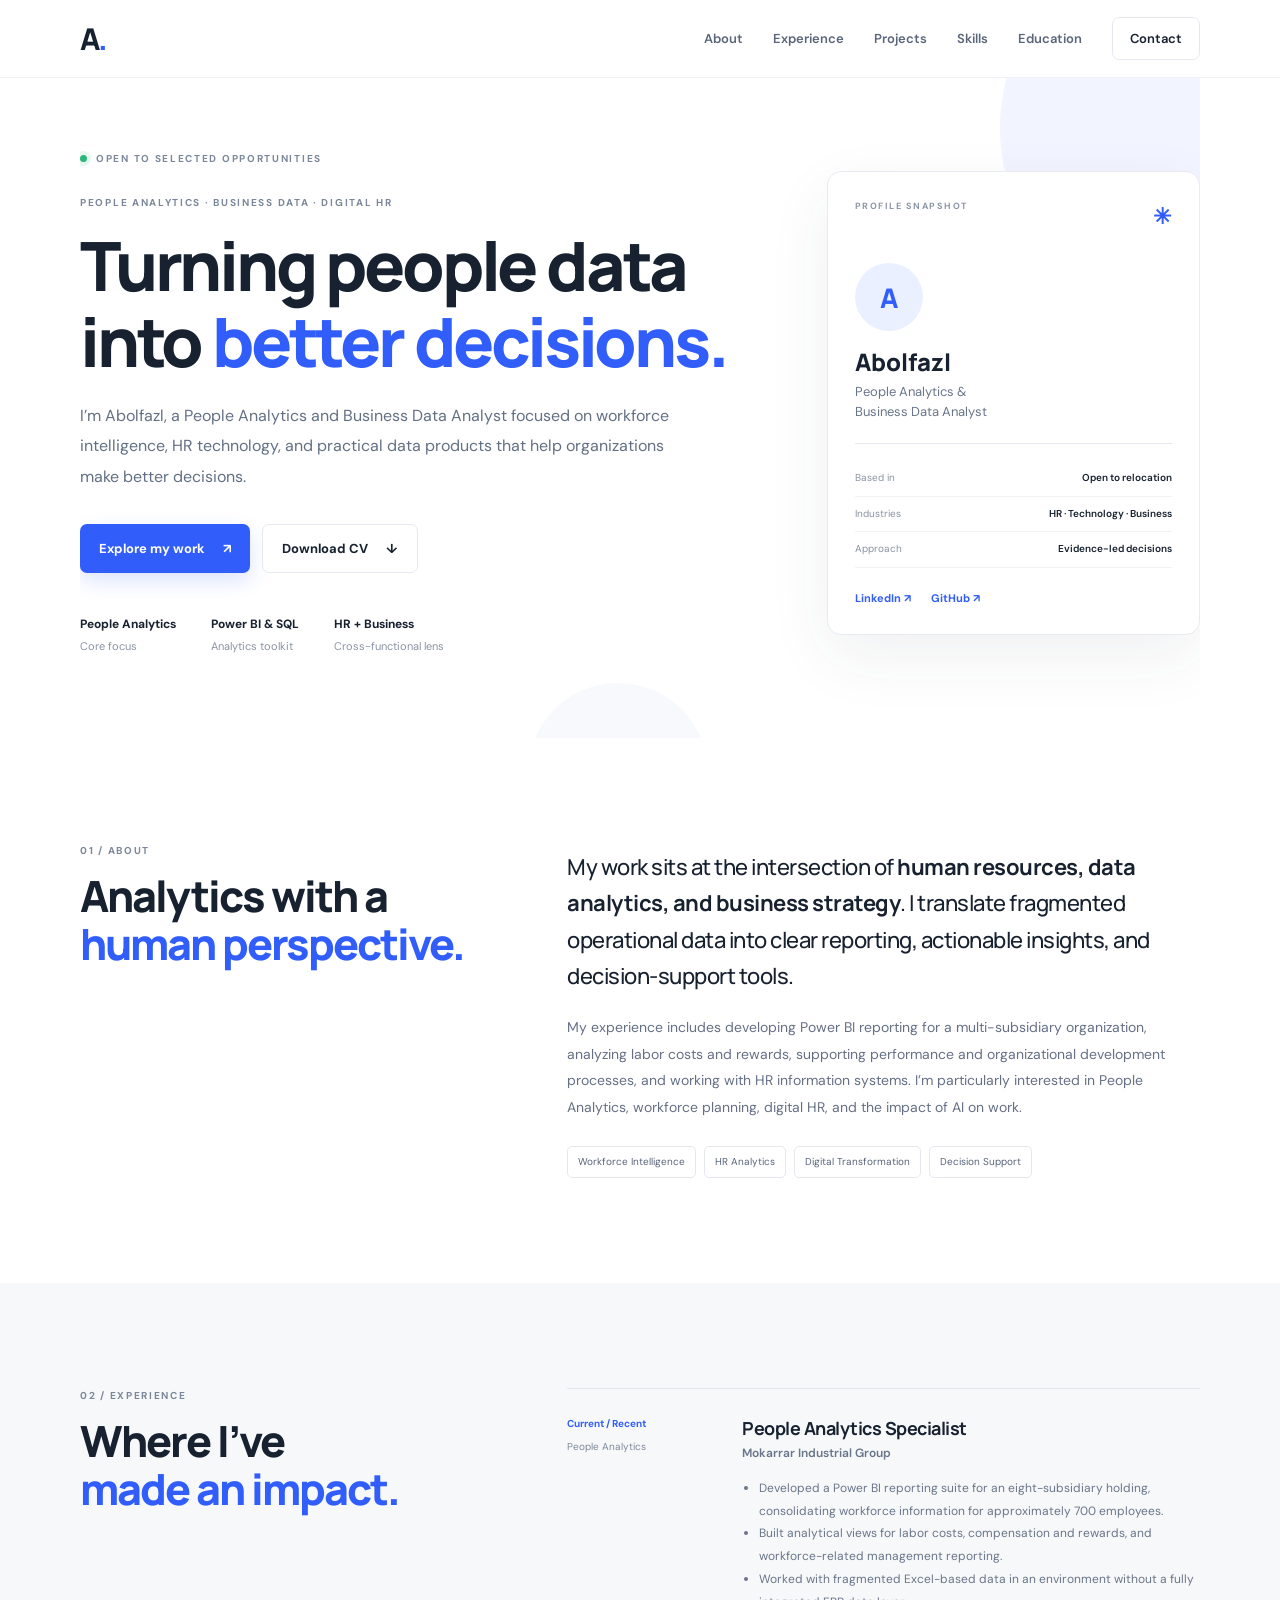
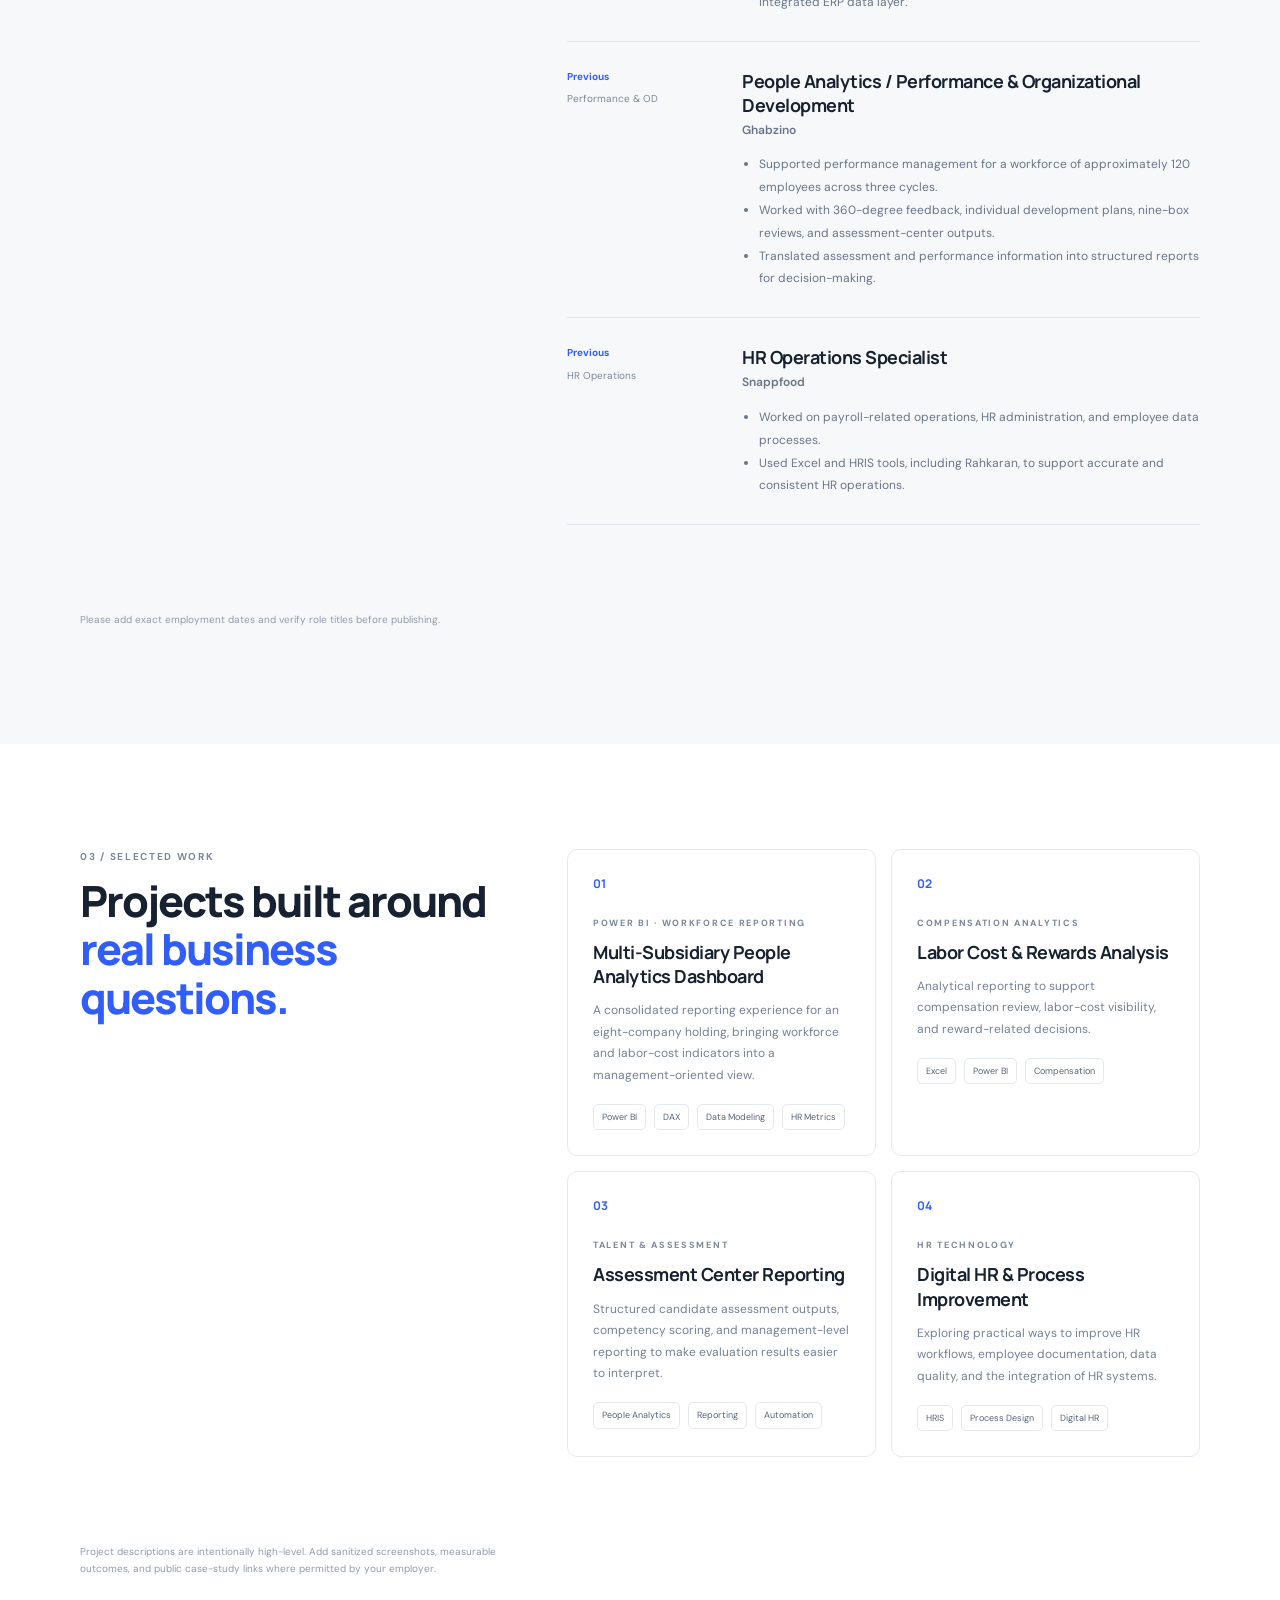
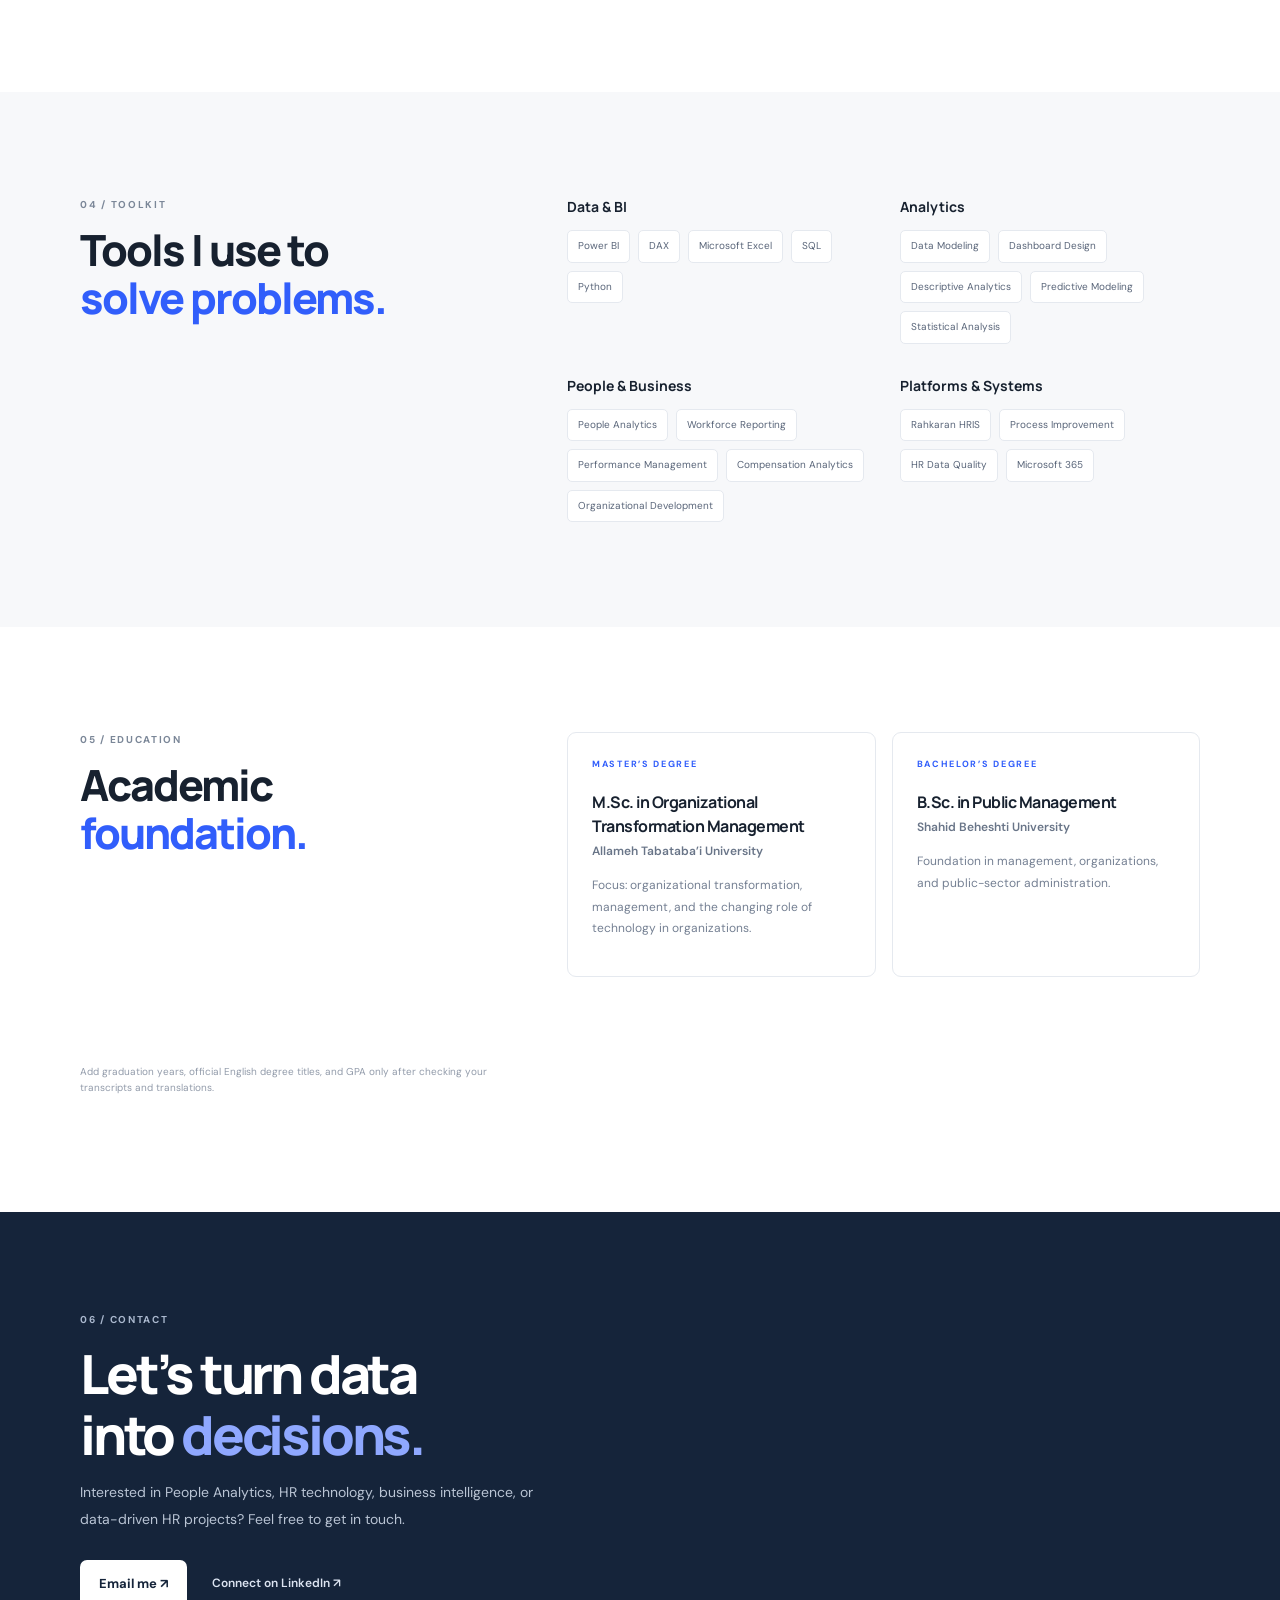
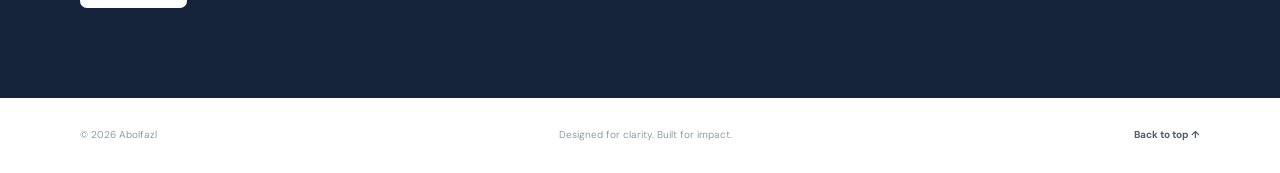
==== index.html @ 6b15e46c "Add files via upload" ====
<!doctype html>
<html lang="en">
<head>
  <meta charset="utf-8">
  <meta name="viewport" content="width=device-width, initial-scale=1">
  <meta name="description" content="Abolfazl — People Analytics and Business Data Analyst. Experience in HR analytics, Power BI, workforce reporting and digital HR.">
  <meta name="theme-color" content="#f7f8fa">
  <title>Abolfazl | People Analytics & Business Data Analyst</title>
  <link rel="preconnect" href="https://fonts.googleapis.com">
  <link rel="preconnect" href="https://fonts.gstatic.com" crossorigin>
  <link href="https://fonts.googleapis.com/css2?family=DM+Sans:wght@400;500;600;700&family=Manrope:wght@400;500;600;700;800&display=swap" rel="stylesheet">
  <link rel="stylesheet" href="styles.css">
</head>
<body>
  <header class="site-header">
    <nav class="nav container" aria-label="Main navigation">
      <a class="brand" href="#home">A<span>.</span></a>
      <button class="menu-toggle" id="menuToggle" aria-label="Toggle navigation" aria-expanded="false">☰</button>
      <div class="nav-links" id="navLinks">
        <a href="#about">About</a><a href="#experience">Experience</a><a href="#projects">Projects</a>
        <a href="#skills">Skills</a><a href="#education">Education</a><a href="#contact" class="nav-cta">Contact</a>
      </div>
    </nav>
  </header>

  <main>
    <section class="hero container" id="home">
      <div class="hero-copy">
        <div class="eyebrow"><span class="status-dot"></span> OPEN TO SELECTED OPPORTUNITIES</div>
        <p class="kicker">PEOPLE ANALYTICS · BUSINESS DATA · DIGITAL HR</p>
        <h1>Turning people data<br>into <span>better decisions.</span></h1>
        <p class="hero-lead">I’m Abolfazl, a People Analytics and Business Data Analyst focused on workforce intelligence, HR technology, and practical data products that help organizations make better decisions.</p>
        <div class="hero-actions">
          <a class="button primary" href="#projects">Explore my work <span>↗</span></a>
          <a class="button secondary" href="assets/Abolfazl_CV.pdf" download>Download CV <span>↓</span></a>
        </div>
        <div class="quick-facts">
          <div><strong>People Analytics</strong><small>Core focus</small></div>
          <div><strong>Power BI & SQL</strong><small>Analytics toolkit</small></div>
          <div><strong>HR + Business</strong><small>Cross-functional lens</small></div>
        </div>
      </div>
      <aside class="hero-card">
        <div class="card-top"><span>PROFILE SNAPSHOT</span><span class="card-mark">✳</span></div>
        <div class="avatar">A</div>
        <h2>Abolfazl</h2>
        <p class="role">People Analytics &<br>Business Data Analyst</p>
        <div class="card-line"></div>
        <div class="mini-row"><span>Based in</span><b>Open to relocation</b></div>
        <div class="mini-row"><span>Industries</span><b>HR · Technology · Business</b></div>
        <div class="mini-row"><span>Approach</span><b>Evidence-led decisions</b></div>
        <div class="social-row">
          <a href="https://www.linkedin.com/in/YOUR-LINKEDIN/" target="_blank" rel="noreferrer">LinkedIn ↗</a>
          <a href="https://github.com/YOUR-GITHUB" target="_blank" rel="noreferrer">GitHub ↗</a>
        </div>
      </aside>
      <div class="hero-decoration decor-one"></div><div class="hero-decoration decor-two"></div>
    </section>

    <section class="section container" id="about">
      <div class="section-heading"><p class="kicker">01 / ABOUT</p><h2>Analytics with a<br><span>human perspective.</span></h2></div>
      <div class="about-content">
        <p class="large-copy">My work sits at the intersection of <b>human resources, data analytics, and business strategy</b>. I translate fragmented operational data into clear reporting, actionable insights, and decision-support tools.</p>
        <p>My experience includes developing Power BI reporting for a multi-subsidiary organization, analyzing labor costs and rewards, supporting performance and organizational development processes, and working with HR information systems. I’m particularly interested in People Analytics, workforce planning, digital HR, and the impact of AI on work.</p>
        <div class="tag-list"><span>Workforce Intelligence</span><span>HR Analytics</span><span>Digital Transformation</span><span>Decision Support</span></div>
      </div>
    </section>

    <section class="section section-tint" id="experience">
      <div class="container">
        <div class="section-heading"><p class="kicker">02 / EXPERIENCE</p><h2>Where I’ve<br><span>made an impact.</span></h2></div>
        <div class="timeline">
          <article class="timeline-item">
            <div class="timeline-meta"><span>Current / Recent</span><span>People Analytics</span></div>
            <div><h3>People Analytics Specialist</h3><h4>Mokarrar Industrial Group</h4>
              <ul>
                <li>Developed a Power BI reporting suite for an eight-subsidiary holding, consolidating workforce information for approximately 700 employees.</li>
                <li>Built analytical views for labor costs, compensation and rewards, and workforce-related management reporting.</li>
                <li>Worked with fragmented Excel-based data in an environment without a fully integrated ERP data layer.</li>
              </ul>
            </div>
          </article>
          <article class="timeline-item">
            <div class="timeline-meta"><span>Previous</span><span>Performance & OD</span></div>
            <div><h3>People Analytics / Performance & Organizational Development</h3><h4>Ghabzino</h4>
              <ul>
                <li>Supported performance management for a workforce of approximately 120 employees across three cycles.</li>
                <li>Worked with 360-degree feedback, individual development plans, nine-box reviews, and assessment-center outputs.</li>
                <li>Translated assessment and performance information into structured reports for decision-making.</li>
              </ul>
            </div>
          </article>
          <article class="timeline-item">
            <div class="timeline-meta"><span>Previous</span><span>HR Operations</span></div>
            <div><h3>HR Operations Specialist</h3><h4>Snappfood</h4>
              <ul>
                <li>Worked on payroll-related operations, HR administration, and employee data processes.</li>
                <li>Used Excel and HRIS tools, including Rahkaran, to support accurate and consistent HR operations.</li>
              </ul>
            </div>
          </article>
        </div>
        <p class="small-note">Please add exact employment dates and verify role titles before publishing.</p>
      </div>
    </section>

    <section class="section container" id="projects">
      <div class="section-heading"><p class="kicker">03 / SELECTED WORK</p><h2>Projects built around<br><span>real business questions.</span></h2></div>
      <div class="project-grid">
        <article class="project-card featured">
          <div class="project-number">01</div><div class="project-label">POWER BI · WORKFORCE REPORTING</div>
          <h3>Multi-Subsidiary People Analytics Dashboard</h3>
          <p>A consolidated reporting experience for an eight-company holding, bringing workforce and labor-cost indicators into a management-oriented view.</p>
          <div class="project-tags"><span>Power BI</span><span>DAX</span><span>Data Modeling</span><span>HR Metrics</span></div>
        </article>
        <article class="project-card">
          <div class="project-number">02</div><div class="project-label">COMPENSATION ANALYTICS</div>
          <h3>Labor Cost & Rewards Analysis</h3>
          <p>Analytical reporting to support compensation review, labor-cost visibility, and reward-related decisions.</p>
          <div class="project-tags"><span>Excel</span><span>Power BI</span><span>Compensation</span></div>
        </article>
        <article class="project-card">
          <div class="project-number">03</div><div class="project-label">TALENT & ASSESSMENT</div>
          <h3>Assessment Center Reporting</h3>
          <p>Structured candidate assessment outputs, competency scoring, and management-level reporting to make evaluation results easier to interpret.</p>
          <div class="project-tags"><span>People Analytics</span><span>Reporting</span><span>Automation</span></div>
        </article>
        <article class="project-card">
          <div class="project-number">04</div><div class="project-label">HR TECHNOLOGY</div>
          <h3>Digital HR & Process Improvement</h3>
          <p>Exploring practical ways to improve HR workflows, employee documentation, data quality, and the integration of HR systems.</p>
          <div class="project-tags"><span>HRIS</span><span>Process Design</span><span>Digital HR</span></div>
        </article>
      </div>
      <p class="small-note">Project descriptions are intentionally high-level. Add sanitized screenshots, measurable outcomes, and public case-study links where permitted by your employer.</p>
    </section>

    <section class="section section-tint" id="skills">
      <div class="container">
        <div class="section-heading"><p class="kicker">04 / TOOLKIT</p><h2>Tools I use to<br><span>solve problems.</span></h2></div>
        <div class="skills-layout">
          <div class="skill-group"><h3>Data & BI</h3><div class="skill-list"><span>Power BI</span><span>DAX</span><span>Microsoft Excel</span><span>SQL</span><span>Python</span></div></div>
          <div class="skill-group"><h3>Analytics</h3><div class="skill-list"><span>Data Modeling</span><span>Dashboard Design</span><span>Descriptive Analytics</span><span>Predictive Modeling</span><span>Statistical Analysis</span></div></div>
          <div class="skill-group"><h3>People & Business</h3><div class="skill-list"><span>People Analytics</span><span>Workforce Reporting</span><span>Performance Management</span><span>Compensation Analytics</span><span>Organizational Development</span></div></div>
          <div class="skill-group"><h3>Platforms & Systems</h3><div class="skill-list"><span>Rahkaran HRIS</span><span>Process Improvement</span><span>HR Data Quality</span><span>Microsoft 365</span></div></div>
        </div>
      </div>
    </section>

    <section class="section container" id="education">
      <div class="section-heading"><p class="kicker">05 / EDUCATION</p><h2>Academic<br><span>foundation.</span></h2></div>
      <div class="education-grid">
        <article><span class="edu-date">MASTER’S DEGREE</span><h3>M.Sc. in Organizational Transformation Management</h3><h4>Allameh Tabataba’i University</h4><p>Focus: organizational transformation, management, and the changing role of technology in organizations.</p></article>
        <article><span class="edu-date">BACHELOR’S DEGREE</span><h3>B.Sc. in Public Management</h3><h4>Shahid Beheshti University</h4><p>Foundation in management, organizations, and public-sector administration.</p></article>
      </div>
      <p class="small-note">Add graduation years, official English degree titles, and GPA only after checking your transcripts and translations.</p>
    </section>

    <section class="contact-section" id="contact">
      <div class="container contact-inner">
        <p class="kicker">06 / CONTACT</p><h2>Let’s turn data<br>into <span>decisions.</span></h2>
        <p>Interested in People Analytics, HR technology, business intelligence, or data-driven HR projects? Feel free to get in touch.</p>
        <div class="contact-actions">
          <a class="button light-button" href="mailto:YOUR-EMAIL@example.com">Email me ↗</a>
          <a class="contact-link" href="https://www.linkedin.com/in/YOUR-LINKEDIN/" target="_blank" rel="noreferrer">Connect on LinkedIn ↗</a>
        </div>
      </div>
    </section>
  </main>

  <footer class="footer container"><span>© <span id="year"></span> Abolfazl</span><span>Designed for clarity. Built for impact.</span><a href="#home">Back to top ↑</a></footer>
  <script src="script.js"></script>
</body>
</html>
---- styles.css ----
:root{--ink:#17212f;--muted:#667085;--line:#e5e9ef;--blue:#315efb;--pale:#f2f5fa;--white:#fff;--navy:#15243a}
*{box-sizing:border-box}html{scroll-behavior:smooth}body{margin:0;background:#fff;color:var(--ink);font-family:"DM Sans",sans-serif;line-height:1.65}a{color:inherit;text-decoration:none}.container{width:min(1120px,calc(100% - 48px));margin:auto}.site-header{height:78px;border-bottom:1px solid #edf0f4;background:rgba(255,255,255,.92);position:sticky;top:0;z-index:10;backdrop-filter:blur(12px)}.nav{height:100%;display:flex;align-items:center;justify-content:space-between}.brand{font:800 30px Manrope,sans-serif;letter-spacing:-2px}.brand span{color:var(--blue)}.nav-links{display:flex;align-items:center;gap:30px;font-size:13px;font-weight:600;color:#596579}.nav-links a:hover{color:var(--blue)}.nav-cta{padding:10px 17px;border:1px solid var(--line);border-radius:7px;color:var(--ink)!important}.menu-toggle{display:none;border:0;background:none;font-size:22px}.hero{min-height:660px;display:grid;grid-template-columns:1.35fr .75fr;align-items:center;gap:75px;position:relative;overflow:hidden;padding-top:70px;padding-bottom:80px}.hero-copy{position:relative;z-index:1}.eyebrow,.kicker,.project-label,.edu-date{font-size:10px;font-weight:700;letter-spacing:1.7px;color:#7b8798}.eyebrow{display:flex;align-items:center;gap:9px;margin-bottom:28px}.status-dot{width:7px;height:7px;border-radius:50%;background:#28b67a;box-shadow:0 0 0 4px #e6f7ef}.hero h1,.section-heading h2,.contact-inner h2{font:800 clamp(42px,6vw,68px)/1.12 Manrope,sans-serif;letter-spacing:-3.2px;margin:15px 0 22px}.hero h1 span,.section-heading h2 span{color:var(--blue)}.hero-lead{max-width:600px;color:#637083;font-size:16px;line-height:1.9}.hero-actions{display:flex;gap:12px;margin:32px 0 42px}.button{display:inline-flex;align-items:center;gap:18px;padding:13px 19px;border-radius:7px;font-size:13px;font-weight:700;transition:.2s}.button:hover{transform:translateY(-2px)}.primary{background:var(--blue);color:white;box-shadow:0 8px 20px #315efb2b}.secondary{border:1px solid var(--line);background:#fff}.quick-facts{display:flex;gap:35px}.quick-facts div{display:flex;flex-direction:column;gap:2px}.quick-facts strong{font-size:12px}.quick-facts small{font-size:11px;color:#8993a2}.hero-card{background:white;border:1px solid #e7ebf1;border-radius:14px;padding:27px;box-shadow:0 22px 65px #24344b12;position:relative;z-index:1}.card-top{display:flex;justify-content:space-between;font-size:9px;letter-spacing:1.5px;color:#8b95a4;font-weight:700}.card-mark{font-size:22px;color:var(--blue)}.avatar{width:68px;height:68px;border-radius:50%;display:grid;place-items:center;background:#eaf0ff;color:var(--blue);font:800 27px Manrope,sans-serif;margin:28px 0 14px}.hero-card h2{font:800 24px Manrope;margin:0}.role{color:#697588;font-size:13px;line-height:1.5;margin:4px 0 22px}.card-line{height:1px;background:var(--line);margin-bottom:17px}.mini-row{display:flex;justify-content:space-between;gap:12px;font-size:10px;padding:9px 0;border-bottom:1px solid #f0f2f5}.mini-row span{color:#8993a2}.mini-row b{text-align:right;font-weight:600}.social-row{display:flex;gap:20px;margin-top:21px;font-size:11px;font-weight:700;color:var(--blue)}.hero-decoration{position:absolute;border-radius:50%;background:#f2f5ff;z-index:0}.decor-one{width:380px;height:380px;right:-180px;top:-140px}.decor-two{width:180px;height:180px;left:40%;bottom:-125px;background:#f7f9fc}.section{padding-top:105px;padding-bottom:105px;display:grid;grid-template-columns:.8fr 1.2fr;gap:65px}.section-heading h2{font-size:43px;letter-spacing:-2px;margin-top:12px}.section-heading .kicker{margin:0}.about-content{padding-top:6px}.large-copy{font:500 22px/1.65 Manrope,sans-serif;letter-spacing:-.5px;margin:0 0 20px}.about-content>p:not(.large-copy){color:var(--muted);font-size:14px;line-height:1.9}.tag-list,.project-tags,.skill-list{display:flex;flex-wrap:wrap;gap:8px}.tag-list{margin-top:25px}.tag-list span,.project-tags span,.skill-list span{font-size:10px;padding:7px 10px;border:1px solid var(--line);border-radius:5px;color:#596579;background:#fff}.section-tint{display:block;background:#f7f8fa}.section-tint>.container{display:grid;grid-template-columns:.8fr 1.2fr;gap:65px}.timeline{border-top:1px solid #e1e6ed}.timeline-item{display:grid;grid-template-columns:150px 1fr;gap:25px;padding:27px 0;border-bottom:1px solid #e1e6ed}.timeline-meta{display:flex;flex-direction:column;gap:6px;color:#7d8999;font-size:10px}.timeline-meta span:first-child{font-weight:700;color:var(--blue)}.timeline h3,.education-grid h3{font:700 18px Manrope,sans-serif;margin:0 0 4px;letter-spacing:-.5px}.timeline h4,.education-grid h4{font-size:12px;color:#697588;margin:0 0 13px;font-weight:600}.timeline ul{padding-left:17px;margin:0;color:#697588;font-size:12px;line-height:1.9}.small-note{font-size:10px;color:#929baa;margin-top:22px}.project-grid{display:grid;grid-template-columns:1fr 1fr;gap:15px}.project-card{border:1px solid var(--line);border-radius:10px;padding:25px;background:white;min-height:235px;transition:.2s}.project-card:hover{box-shadow:0 12px 35px #17212f0d;transform:translateY(-3px)}.project-number{font:700 12px Manrope;color:var(--blue);margin-bottom:24px}.project-label{font-size:9px}.project-card h3{font:700 18px/1.35 Manrope;letter-spacing:-.5px;margin:9px 0}.project-card p{font-size:12px;line-height:1.8;color:#758093}.project-tags{margin-top:17px}.project-tags span{font-size:9px;padding:5px 8px}.skills-layout{display:grid;grid-template-columns:1fr 1fr;gap:32px}.skill-group h3{font:700 14px Manrope;margin:0 0 14px}.skill-list span{background:white}.education-grid{display:grid;grid-template-columns:1fr 1fr;gap:16px}.education-grid article{border:1px solid var(--line);border-radius:9px;padding:24px}.edu-date{font-size:9px;color:var(--blue);display:block;margin-bottom:18px}.education-grid h3{font-size:16px;line-height:1.5}.education-grid p{font-size:12px;color:#758093;line-height:1.8}.contact-section{background:var(--navy);color:white;padding:90px 0}.contact-inner{max-width:1120px}.contact-inner .kicker{color:#aab8ce}.contact-inner h2{font-size:54px;margin:15px 0}.contact-inner h2 span{color:#8fa8ff}.contact-inner>p:not(.kicker){max-width:490px;color:#b9c4d4;font-size:14px;line-height:1.9}.contact-actions{display:flex;align-items:center;gap:25px;margin-top:28px}.light-button{background:white;color:var(--navy)}.contact-link{font-size:12px;font-weight:600;color:#dce4f1}.footer{height:75px;display:flex;align-items:center;justify-content:space-between;color:#929baa;font-size:10px}.footer a{color:#4f5e72;font-weight:700}
@media(max-width:800px){.hero{grid-template-columns:1fr;gap:35px;padding-top:65px}.hero-card{max-width:430px}.section,.section-tint>.container{grid-template-columns:1fr;gap:25px;padding-top:75px;padding-bottom:75px}.section-heading h2{font-size:38px}.nav-links{display:none;position:absolute;top:77px;left:0;right:0;background:#fff;padding:20px 24px;border-bottom:1px solid var(--line);flex-direction:column;align-items:flex-start;gap:17px}.nav-links.open{display:flex}.menu-toggle{display:block}.quick-facts{gap:18px;flex-wrap:wrap}.timeline-item{grid-template-columns:1fr;gap:10px}.timeline-meta{flex-direction:row;gap:14px}.contact-inner h2{font-size:44px}}
@media(max-width:520px){.container{width:min(100% - 34px,1120px)}.hero h1{font-size:44px;letter-spacing:-2.3px}.hero-actions{flex-wrap:wrap}.quick-facts{gap:15px}.quick-facts div{min-width:42%}.project-grid,.skills-layout,.education-grid{grid-template-columns:1fr}.project-card{min-height:0}.footer{height:auto;padding:22px 0;gap:10px;flex-wrap:wrap}.contact-actions{align-items:flex-start;flex-direction:column;gap:18px}}
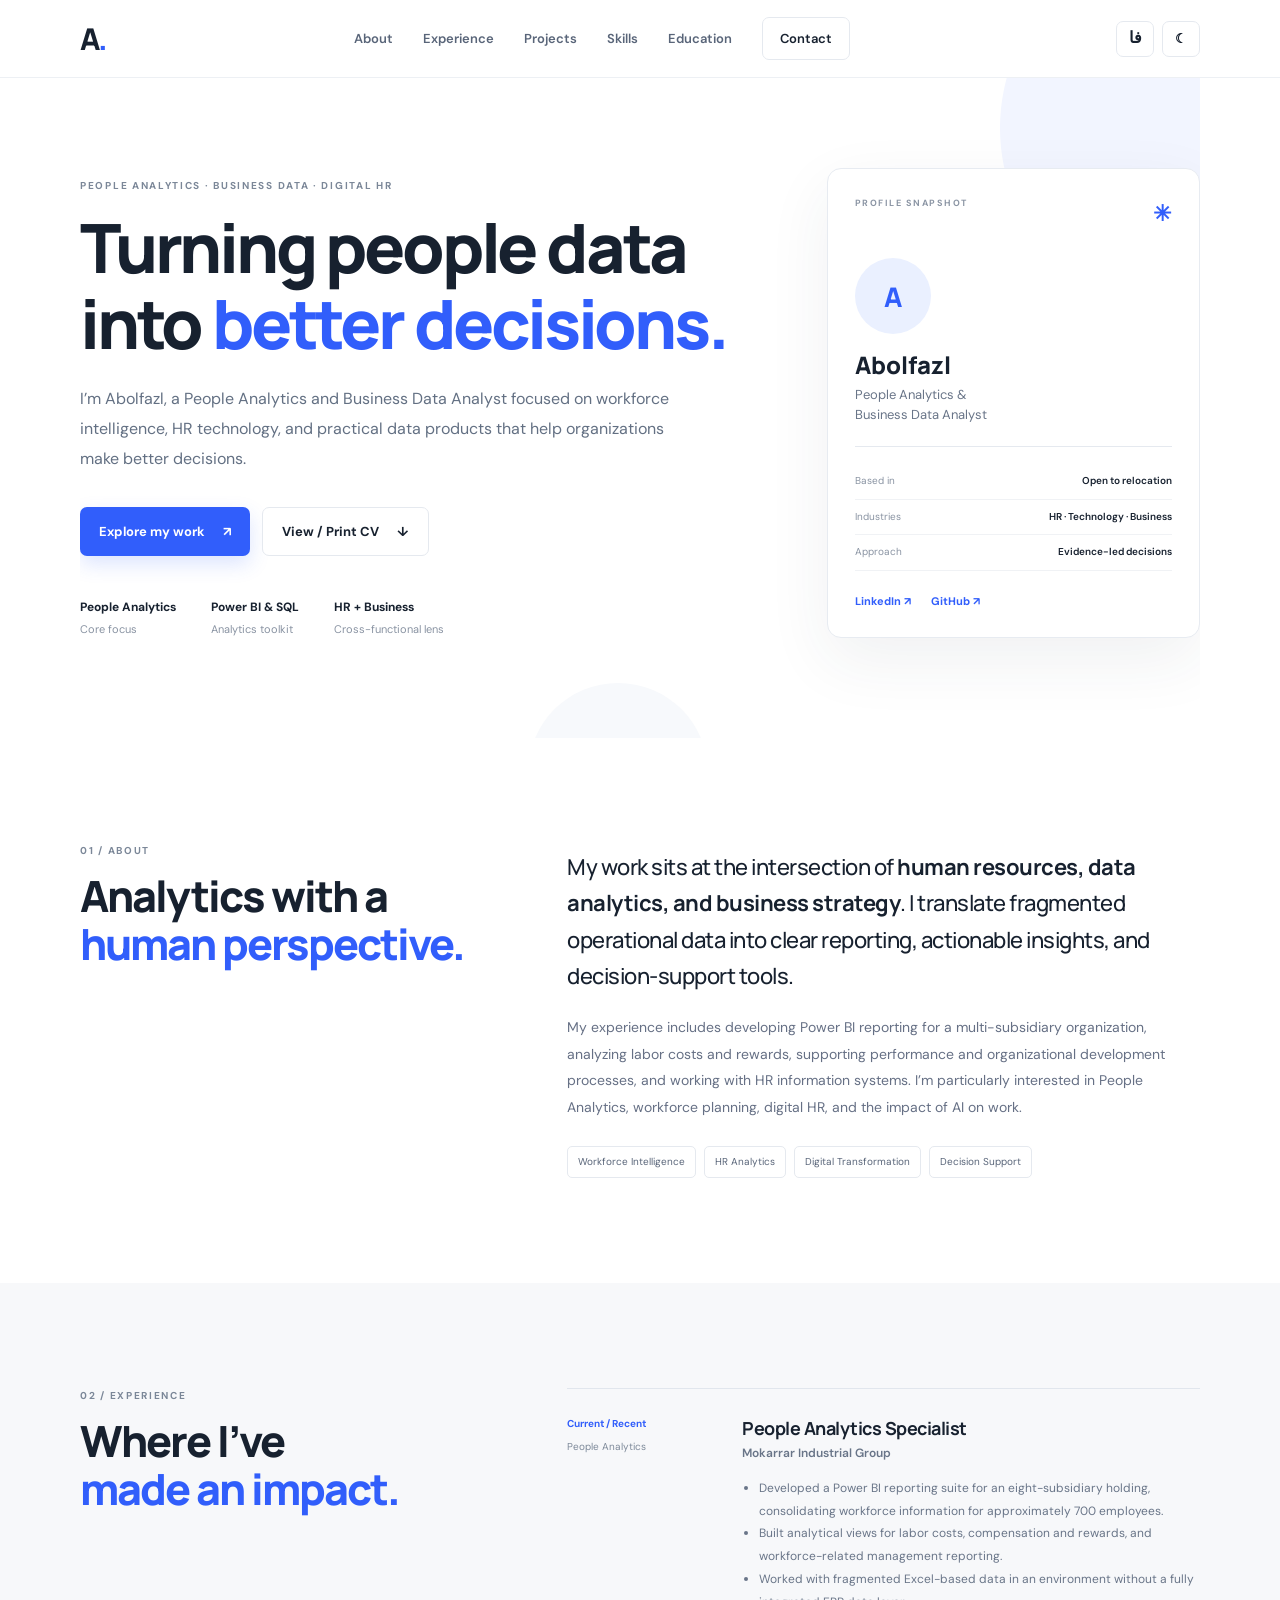
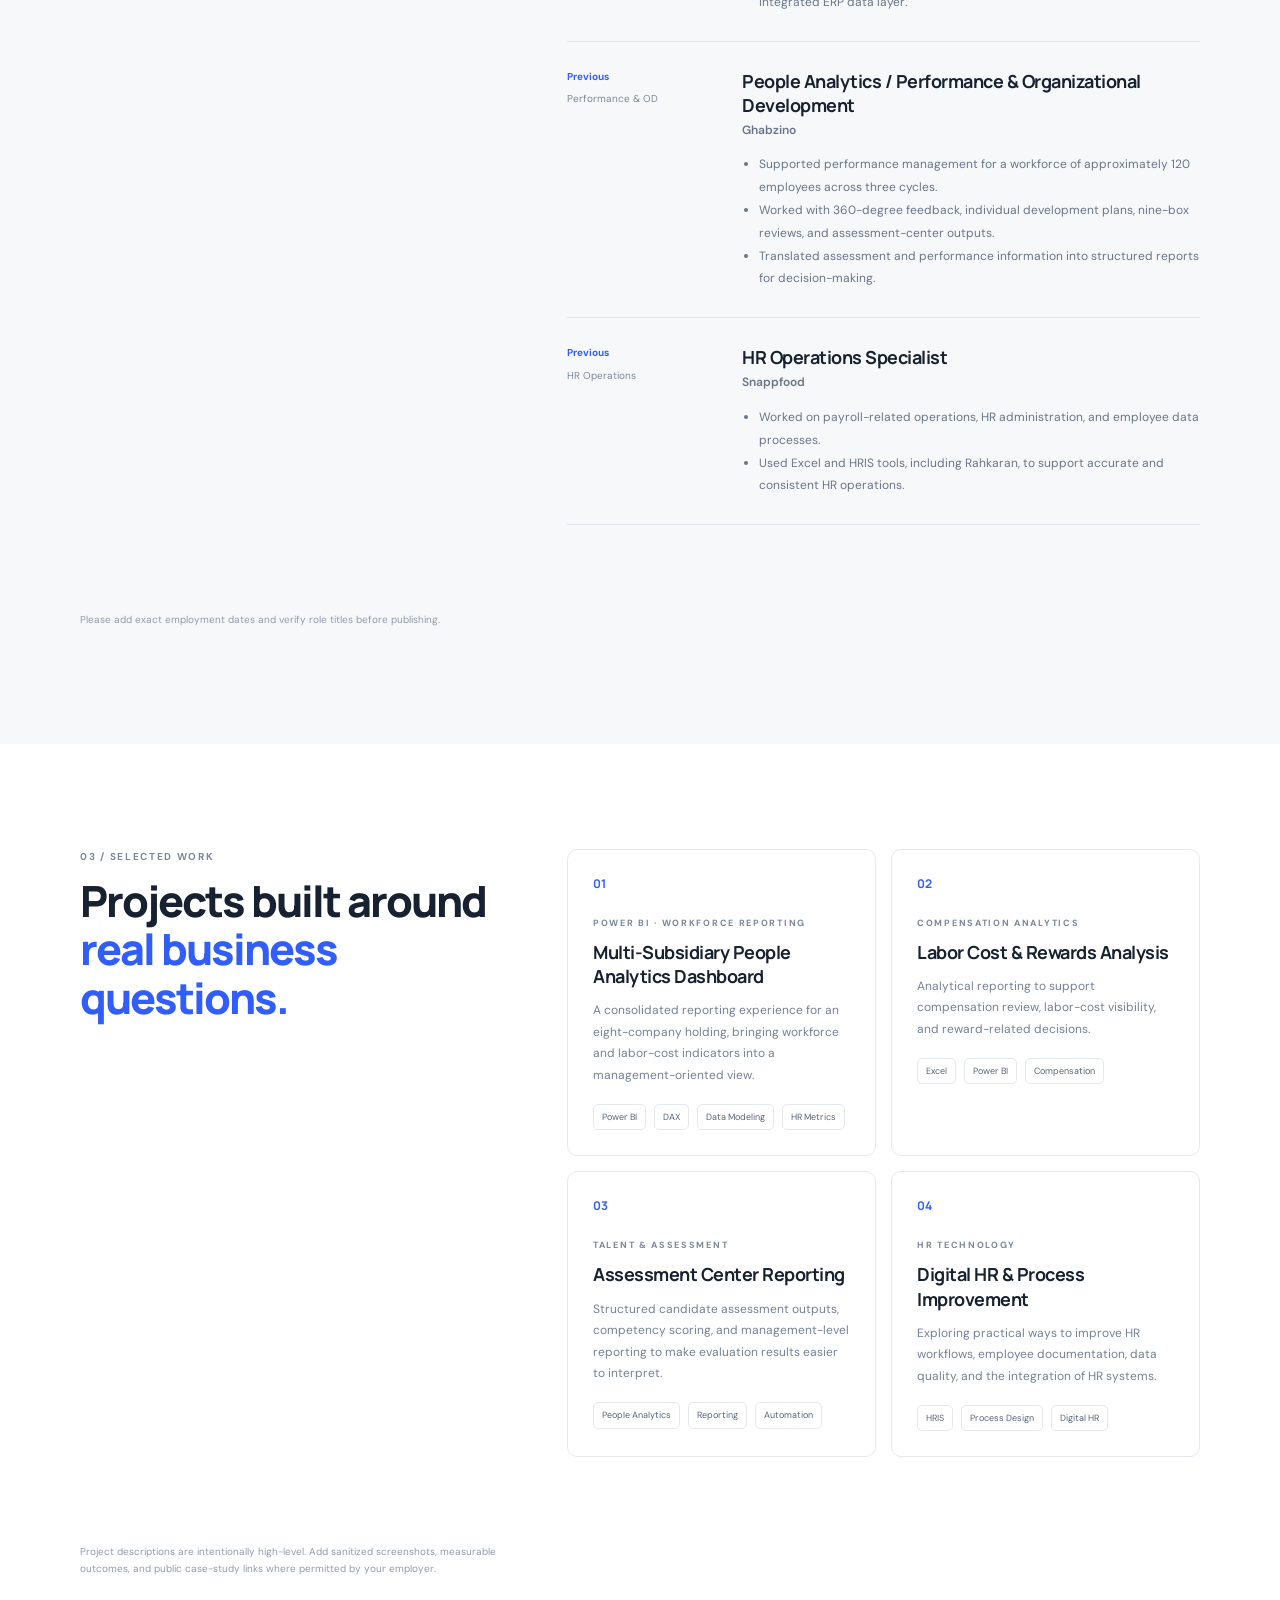
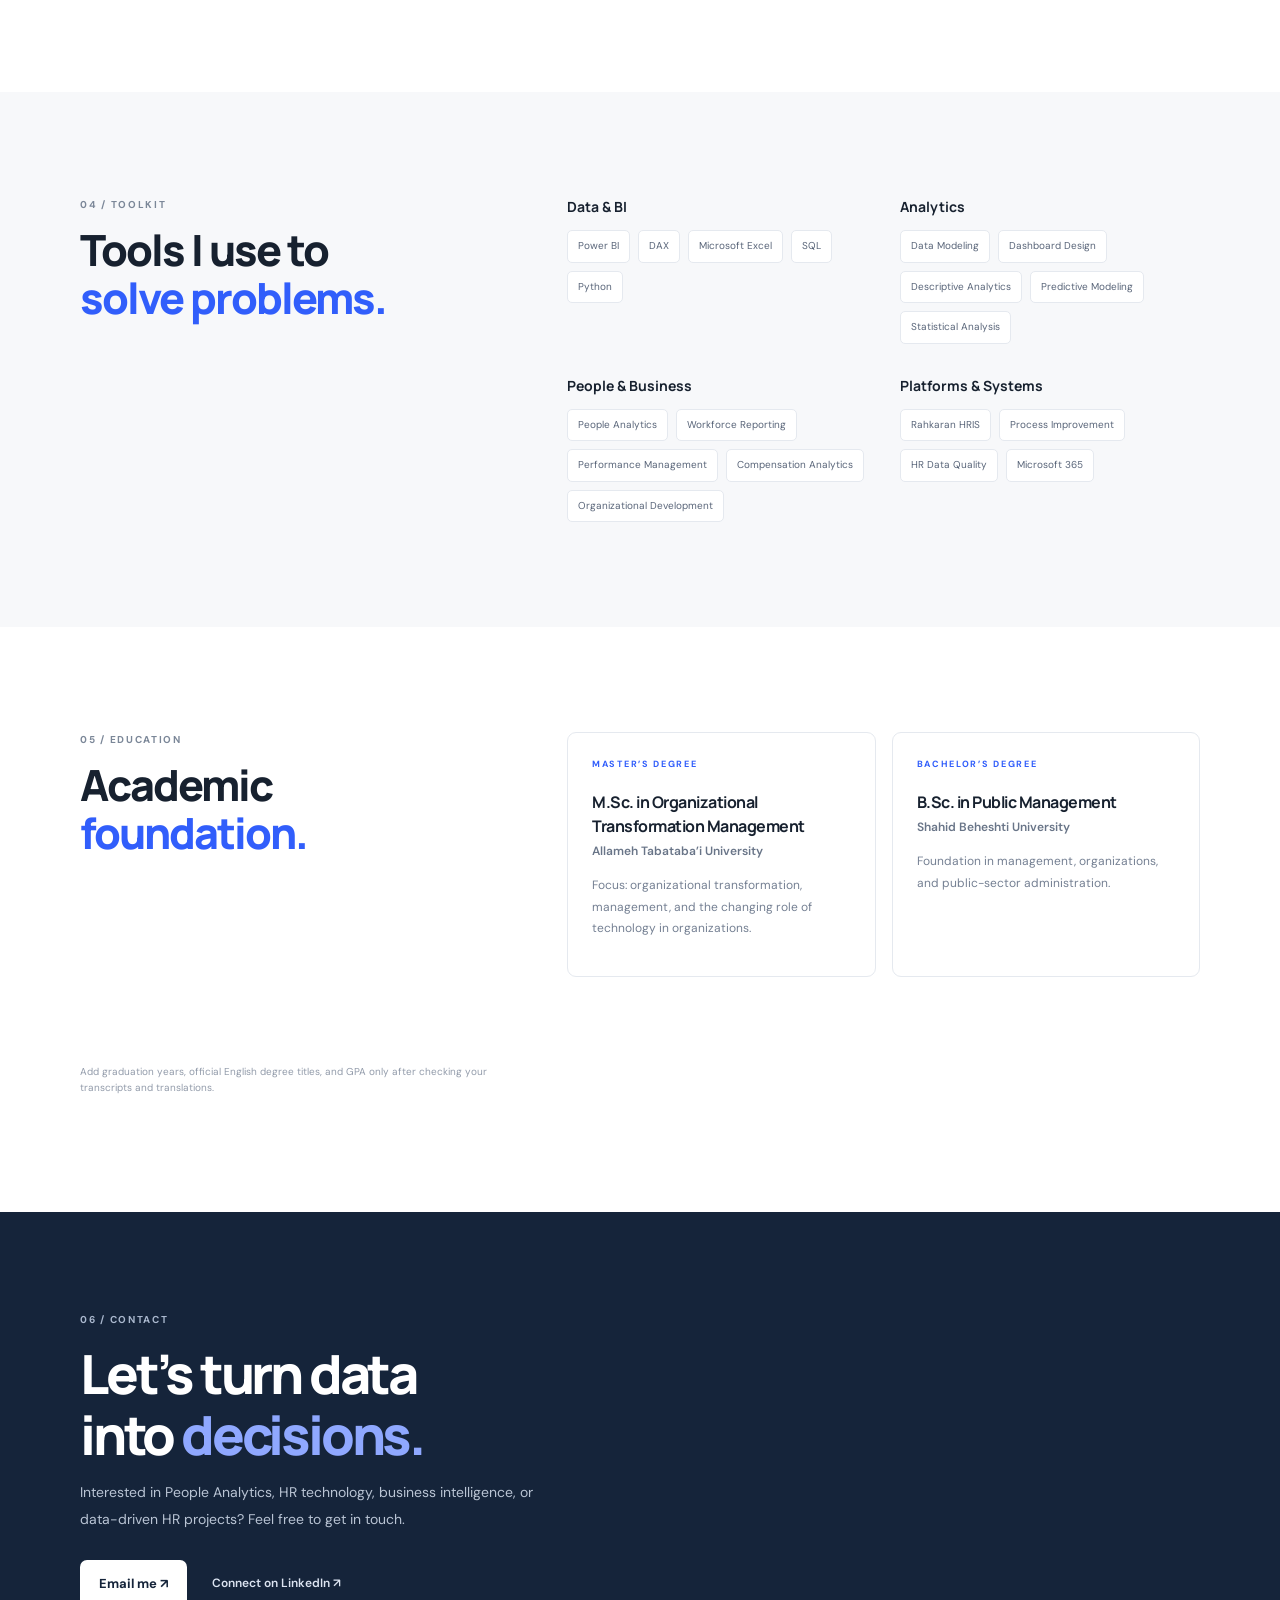
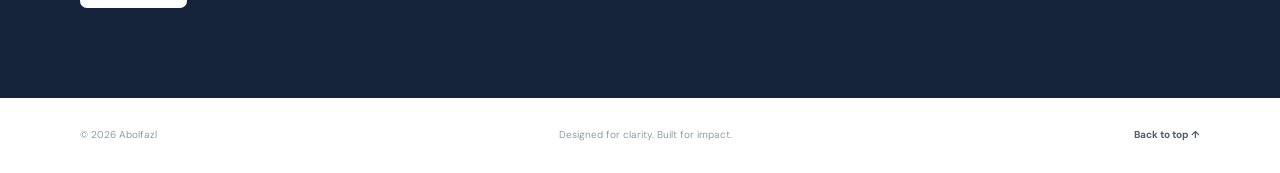
==== commit b1ada296: "Add files via upload" ====
--- a/index.html
+++ b/index.html
@@ -19,20 +19,20 @@
       <div class="nav-links" id="navLinks">
         <a href="#about">About</a><a href="#experience">Experience</a><a href="#projects">Projects</a>
         <a href="#skills">Skills</a><a href="#education">Education</a><a href="#contact" class="nav-cta">Contact</a>
-      </div>
+      </div><div class="preferences"><a class="pref-btn" href="fa.html" aria-label="Persian">فا</a><button class="pref-btn" id="themeToggle" aria-label="Toggle dark mode">☾</button></div>
     </nav>
   </header>
 
   <main>
     <section class="hero container" id="home">
       <div class="hero-copy">
-        <div class="eyebrow"><span class="status-dot"></span> OPEN TO SELECTED OPPORTUNITIES</div>
+        
         <p class="kicker">PEOPLE ANALYTICS · BUSINESS DATA · DIGITAL HR</p>
         <h1>Turning people data<br>into <span>better decisions.</span></h1>
         <p class="hero-lead">I’m Abolfazl, a People Analytics and Business Data Analyst focused on workforce intelligence, HR technology, and practical data products that help organizations make better decisions.</p>
         <div class="hero-actions">
           <a class="button primary" href="#projects">Explore my work <span>↗</span></a>
-          <a class="button secondary" href="assets/Abolfazl_CV.pdf" download>Download CV <span>↓</span></a>
+          <a class="button secondary" href="cv.html">View / Print CV <span>↓</span></a>
         </div>
         <div class="quick-facts">
           <div><strong>People Analytics</strong><small>Core focus</small></div>
@@ -42,7 +42,7 @@
       </div>
       <aside class="hero-card">
         <div class="card-top"><span>PROFILE SNAPSHOT</span><span class="card-mark">✳</span></div>
-        <div class="avatar">A</div>
+        <div class="avatar-wrap"><img class="profile-photo" src="assets/profile.jpg" alt="Abolfazl profile photo" onerror="this.style.display='none';document.getElementById('avatarFallback').style.display='grid'"><div class="avatar" id="avatarFallback">A</div></div>
         <h2>Abolfazl</h2>
         <p class="role">People Analytics &<br>Business Data Analyst</p>
         <div class="card-line"></div>
@@ -51,7 +51,7 @@
         <div class="mini-row"><span>Approach</span><b>Evidence-led decisions</b></div>
         <div class="social-row">
           <a href="https://www.linkedin.com/in/YOUR-LINKEDIN/" target="_blank" rel="noreferrer">LinkedIn ↗</a>
-          <a href="https://github.com/YOUR-GITHUB" target="_blank" rel="noreferrer">GitHub ↗</a>
+          <a href="https://github.com/Abolfazl1256" target="_blank" rel="noreferrer">GitHub ↗</a>
         </div>
       </aside>
       <div class="hero-decoration decor-one"></div><div class="hero-decoration decor-two"></div>
--- a/styles.css
+++ b/styles.css
@@ -2,3 +2,5 @@
 *{box-sizing:border-box}html{scroll-behavior:smooth}body{margin:0;background:#fff;color:var(--ink);font-family:"DM Sans",sans-serif;line-height:1.65}a{color:inherit;text-decoration:none}.container{width:min(1120px,calc(100% - 48px));margin:auto}.site-header{height:78px;border-bottom:1px solid #edf0f4;background:rgba(255,255,255,.92);position:sticky;top:0;z-index:10;backdrop-filter:blur(12px)}.nav{height:100%;display:flex;align-items:center;justify-content:space-between}.brand{font:800 30px Manrope,sans-serif;letter-spacing:-2px}.brand span{color:var(--blue)}.nav-links{display:flex;align-items:center;gap:30px;font-size:13px;font-weight:600;color:#596579}.nav-links a:hover{color:var(--blue)}.nav-cta{padding:10px 17px;border:1px solid var(--line);border-radius:7px;color:var(--ink)!important}.menu-toggle{display:none;border:0;background:none;font-size:22px}.hero{min-height:660px;display:grid;grid-template-columns:1.35fr .75fr;align-items:center;gap:75px;position:relative;overflow:hidden;padding-top:70px;padding-bottom:80px}.hero-copy{position:relative;z-index:1}.eyebrow,.kicker,.project-label,.edu-date{font-size:10px;font-weight:700;letter-spacing:1.7px;color:#7b8798}.eyebrow{display:flex;align-items:center;gap:9px;margin-bottom:28px}.status-dot{width:7px;height:7px;border-radius:50%;background:#28b67a;box-shadow:0 0 0 4px #e6f7ef}.hero h1,.section-heading h2,.contact-inner h2{font:800 clamp(42px,6vw,68px)/1.12 Manrope,sans-serif;letter-spacing:-3.2px;margin:15px 0 22px}.hero h1 span,.section-heading h2 span{color:var(--blue)}.hero-lead{max-width:600px;color:#637083;font-size:16px;line-height:1.9}.hero-actions{display:flex;gap:12px;margin:32px 0 42px}.button{display:inline-flex;align-items:center;gap:18px;padding:13px 19px;border-radius:7px;font-size:13px;font-weight:700;transition:.2s}.button:hover{transform:translateY(-2px)}.primary{background:var(--blue);color:white;box-shadow:0 8px 20px #315efb2b}.secondary{border:1px solid var(--line);background:#fff}.quick-facts{display:flex;gap:35px}.quick-facts div{display:flex;flex-direction:column;gap:2px}.quick-facts strong{font-size:12px}.quick-facts small{font-size:11px;color:#8993a2}.hero-card{background:white;border:1px solid #e7ebf1;border-radius:14px;padding:27px;box-shadow:0 22px 65px #24344b12;position:relative;z-index:1}.card-top{display:flex;justify-content:space-between;font-size:9px;letter-spacing:1.5px;color:#8b95a4;font-weight:700}.card-mark{font-size:22px;color:var(--blue)}.avatar{width:68px;height:68px;border-radius:50%;display:grid;place-items:center;background:#eaf0ff;color:var(--blue);font:800 27px Manrope,sans-serif;margin:28px 0 14px}.hero-card h2{font:800 24px Manrope;margin:0}.role{color:#697588;font-size:13px;line-height:1.5;margin:4px 0 22px}.card-line{height:1px;background:var(--line);margin-bottom:17px}.mini-row{display:flex;justify-content:space-between;gap:12px;font-size:10px;padding:9px 0;border-bottom:1px solid #f0f2f5}.mini-row span{color:#8993a2}.mini-row b{text-align:right;font-weight:600}.social-row{display:flex;gap:20px;margin-top:21px;font-size:11px;font-weight:700;color:var(--blue)}.hero-decoration{position:absolute;border-radius:50%;background:#f2f5ff;z-index:0}.decor-one{width:380px;height:380px;right:-180px;top:-140px}.decor-two{width:180px;height:180px;left:40%;bottom:-125px;background:#f7f9fc}.section{padding-top:105px;padding-bottom:105px;display:grid;grid-template-columns:.8fr 1.2fr;gap:65px}.section-heading h2{font-size:43px;letter-spacing:-2px;margin-top:12px}.section-heading .kicker{margin:0}.about-content{padding-top:6px}.large-copy{font:500 22px/1.65 Manrope,sans-serif;letter-spacing:-.5px;margin:0 0 20px}.about-content>p:not(.large-copy){color:var(--muted);font-size:14px;line-height:1.9}.tag-list,.project-tags,.skill-list{display:flex;flex-wrap:wrap;gap:8px}.tag-list{margin-top:25px}.tag-list span,.project-tags span,.skill-list span{font-size:10px;padding:7px 10px;border:1px solid var(--line);border-radius:5px;color:#596579;background:#fff}.section-tint{display:block;background:#f7f8fa}.section-tint>.container{display:grid;grid-template-columns:.8fr 1.2fr;gap:65px}.timeline{border-top:1px solid #e1e6ed}.timeline-item{display:grid;grid-template-columns:150px 1fr;gap:25px;padding:27px 0;border-bottom:1px solid #e1e6ed}.timeline-meta{display:flex;flex-direction:column;gap:6px;color:#7d8999;font-size:10px}.timeline-meta span:first-child{font-weight:700;color:var(--blue)}.timeline h3,.education-grid h3{font:700 18px Manrope,sans-serif;margin:0 0 4px;letter-spacing:-.5px}.timeline h4,.education-grid h4{font-size:12px;color:#697588;margin:0 0 13px;font-weight:600}.timeline ul{padding-left:17px;margin:0;color:#697588;font-size:12px;line-height:1.9}.small-note{font-size:10px;color:#929baa;margin-top:22px}.project-grid{display:grid;grid-template-columns:1fr 1fr;gap:15px}.project-card{border:1px solid var(--line);border-radius:10px;padding:25px;background:white;min-height:235px;transition:.2s}.project-card:hover{box-shadow:0 12px 35px #17212f0d;transform:translateY(-3px)}.project-number{font:700 12px Manrope;color:var(--blue);margin-bottom:24px}.project-label{font-size:9px}.project-card h3{font:700 18px/1.35 Manrope;letter-spacing:-.5px;margin:9px 0}.project-card p{font-size:12px;line-height:1.8;color:#758093}.project-tags{margin-top:17px}.project-tags span{font-size:9px;padding:5px 8px}.skills-layout{display:grid;grid-template-columns:1fr 1fr;gap:32px}.skill-group h3{font:700 14px Manrope;margin:0 0 14px}.skill-list span{background:white}.education-grid{display:grid;grid-template-columns:1fr 1fr;gap:16px}.education-grid article{border:1px solid var(--line);border-radius:9px;padding:24px}.edu-date{font-size:9px;color:var(--blue);display:block;margin-bottom:18px}.education-grid h3{font-size:16px;line-height:1.5}.education-grid p{font-size:12px;color:#758093;line-height:1.8}.contact-section{background:var(--navy);color:white;padding:90px 0}.contact-inner{max-width:1120px}.contact-inner .kicker{color:#aab8ce}.contact-inner h2{font-size:54px;margin:15px 0}.contact-inner h2 span{color:#8fa8ff}.contact-inner>p:not(.kicker){max-width:490px;color:#b9c4d4;font-size:14px;line-height:1.9}.contact-actions{display:flex;align-items:center;gap:25px;margin-top:28px}.light-button{background:white;color:var(--navy)}.contact-link{font-size:12px;font-weight:600;color:#dce4f1}.footer{height:75px;display:flex;align-items:center;justify-content:space-between;color:#929baa;font-size:10px}.footer a{color:#4f5e72;font-weight:700}
 @media(max-width:800px){.hero{grid-template-columns:1fr;gap:35px;padding-top:65px}.hero-card{max-width:430px}.section,.section-tint>.container{grid-template-columns:1fr;gap:25px;padding-top:75px;padding-bottom:75px}.section-heading h2{font-size:38px}.nav-links{display:none;position:absolute;top:77px;left:0;right:0;background:#fff;padding:20px 24px;border-bottom:1px solid var(--line);flex-direction:column;align-items:flex-start;gap:17px}.nav-links.open{display:flex}.menu-toggle{display:block}.quick-facts{gap:18px;flex-wrap:wrap}.timeline-item{grid-template-columns:1fr;gap:10px}.timeline-meta{flex-direction:row;gap:14px}.contact-inner h2{font-size:44px}}
 @media(max-width:520px){.container{width:min(100% - 34px,1120px)}.hero h1{font-size:44px;letter-spacing:-2.3px}.hero-actions{flex-wrap:wrap}.quick-facts{gap:15px}.quick-facts div{min-width:42%}.project-grid,.skills-layout,.education-grid{grid-template-columns:1fr}.project-card{min-height:0}.footer{height:auto;padding:22px 0;gap:10px;flex-wrap:wrap}.contact-actions{align-items:flex-start;flex-direction:column;gap:18px}}
+
+:root{--surface:#fff;--accent:#315efb}.preferences{display:flex;gap:8px;margin-left:18px}.pref-btn{height:36px;min-width:38px;border:1px solid var(--line);border-radius:7px;background:var(--surface);color:var(--ink);font-weight:700;cursor:pointer;display:grid;place-items:center}.avatar-wrap{width:76px;height:76px;margin:26px 0 14px;position:relative}.avatar-wrap .avatar{margin:0;width:76px;height:76px}.profile-photo{width:76px;height:76px;border-radius:50%;object-fit:cover;border:2px solid var(--line);position:absolute;inset:0;z-index:1}html[data-theme="dark"] body{background:#111b2a;color:#edf2fa}html[data-theme="dark"] .site-header{background:rgba(17,27,42,.95);border-color:#344154}html[data-theme="dark"] .nav-links{color:#c4cede}html[data-theme="dark"] .hero-card,html[data-theme="dark"] .project-card,html[data-theme="dark"] .education-grid article,html[data-theme="dark"] .nav-cta,html[data-theme="dark"] .secondary,html[data-theme="dark"] .pref-btn,html[data-theme="dark"] .skill-list span,html[data-theme="dark"] .tag-list span{background:#172233;color:#edf2fa;border-color:#344154}html[data-theme="dark"] .section-tint{background:#142033}html[data-theme="dark"] .hero-decoration{background:#1a2b46}html[data-theme="dark"] .hero-lead,html[data-theme="dark"] .about-content>p:not(.large-copy),html[data-theme="dark"] .timeline ul,html[data-theme="dark"] .project-card p,html[data-theme="dark"] .education-grid p{color:#aab5c5}html[dir="rtl"] body{font-family:"Vazirmatn",sans-serif}html[dir="rtl"] .nav{direction:rtl}html[dir="rtl"] .section-heading,html[dir="rtl"] .about-content,html[dir="rtl"] .timeline,html[dir="rtl"] .education-grid,html[dir="rtl"] .skills-layout,html[dir="rtl"] .project-grid,html[dir="rtl"] .contact-inner{text-align:right}html[dir="rtl"] .timeline ul{padding-left:0;padding-right:17px}@media(max-width:800px){.preferences{margin-left:0}.nav{gap:8px}}
